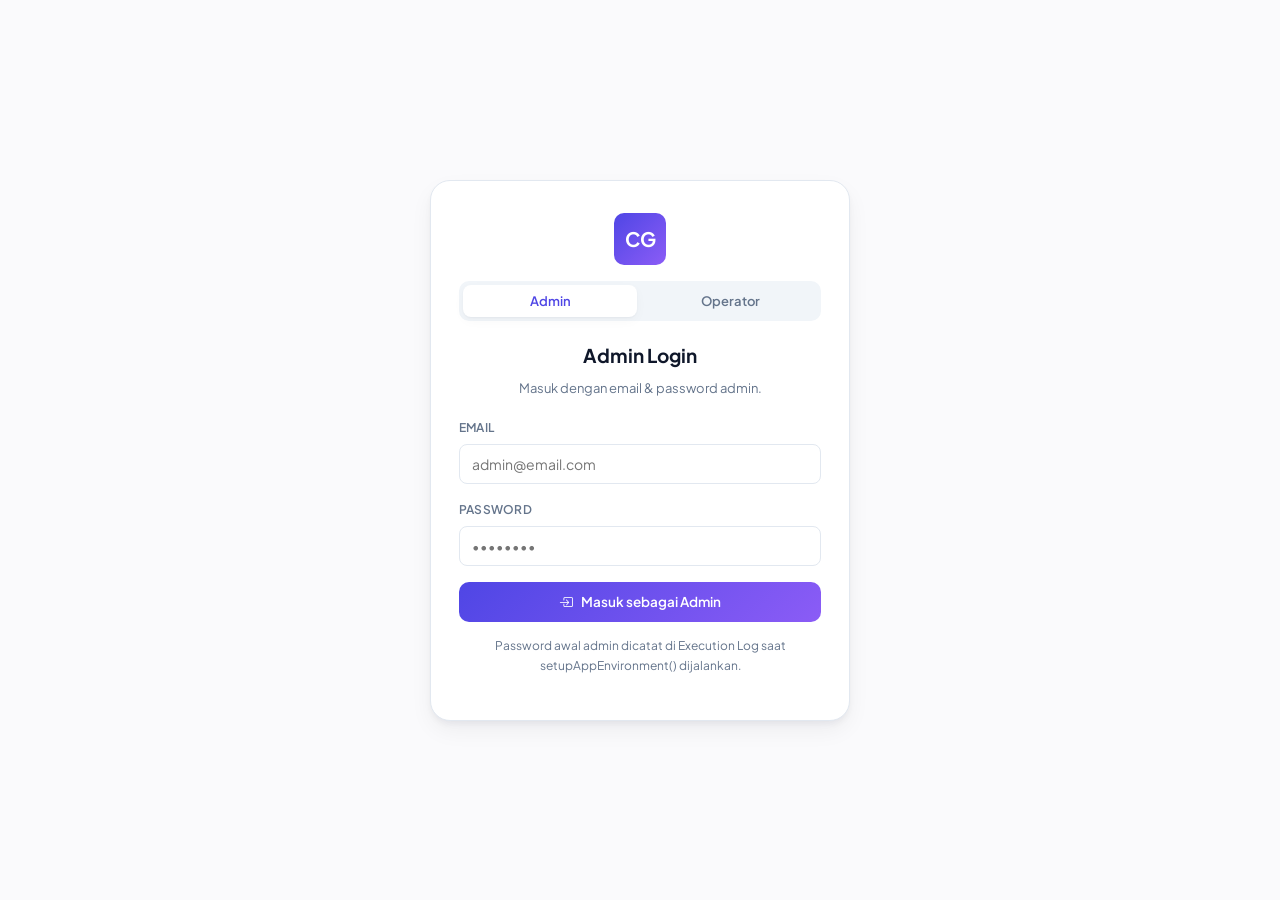
==== index.html @ 99e7ae2d "Deploy awal Certiflow" ====
<!DOCTYPE html>
<html lang="id" data-theme="light">
<head>
  <meta charset="UTF-8">
  <meta name="viewport" content="width=device-width, initial-scale=1">
  <title>Certiflow — Konsol</title>

  <link href="https://fonts.googleapis.com/css2?family=Plus+Jakarta+Sans:wght@400;500;600;700&family=JetBrains+Mono:wght@400;500&display=swap" rel="stylesheet">
  <link href="https://cdn.jsdelivr.net/npm/bootstrap-icons@1.11.3/font/bootstrap-icons.min.css" rel="stylesheet">
  <link href="css/style.css" rel="stylesheet">
</head>
<body>

  <!-- Loading Overlay -->
  <div id="loadingOverlay" class="loading-overlay">
    <div class="spinner"></div>
    <p class="text-muted" style="font-size:13px;">Memuat aplikasi...</p>
  </div>

  <!-- ============================================================
       MODE KONSOL — Admin & Operator (SPA dengan sidebar)
       ============================================================ -->
  <div class="sidebar-overlay" id="sidebarOverlay" onclick="closeSidebar()"></div>

  <div class="app-shell">
    <nav class="sidebar" id="sidebar">
      <div class="sidebar-header">
        <div class="sidebar-logo">CG</div>
        <div>
          <div class="brand-name">Certiflow</div>
        </div>
        <span class="brand-role" id="sidebarRoleTag" style="margin-left:auto;"></span>
      </div>
      <ul class="sidebar-nav" id="sidebarNav"><!-- diisi JS sesuai peran --></ul>
      <div class="sidebar-footer" id="sidebarFooter" style="display:none;">
        <div class="sidebar-user">
          <div class="avatar" id="userAvatar">A</div>
          <div style="overflow:hidden;">
            <div class="u-name" id="userName">-</div>
            <div class="u-role" id="userRoleLabel">-</div>
          </div>
        </div>
        <a href="javascript:void(0)" class="logout-link" onclick="handleLogout()">
          <i class="bi bi-box-arrow-left"></i> Keluar
        </a>
      </div>
    </nav>

    <main class="main-content" id="mainContent">
      <div class="topbar-mobile">
        <button class="btn btn-icon btn-secondary" onclick="toggleSidebar()"><i class="bi bi-list"></i></button>
        <strong id="mobileTitle">Certiflow</strong>
        <span style="width:36px;"></span>
      </div>
      <div id="app-container"><!-- seluruh halaman disuntikkan di sini via JS --></div>
    </main>
  </div>

  <!-- Modal generik -->
  <div class="modal-backdrop" id="modalBackdrop">
    <div class="modal-box" id="modalBox"></div>
  </div>

  <!-- Toast container -->
  <div class="toast-container" id="toastContainer"></div>

  <script>
    // Pengganti server-side templating GAS (<?!= isPublicMode ?> dkk) yang tidak
    // ada lagi karena backend sekarang murni REST API (bukan HtmlService).
    window.APP_MODE = 'console';
  </script>
  <script src="js/config.js"></script>
  <script src="js/api.js"></script>
  <script src="js/common.js"></script>
  <script src="js/console.js"></script>
</body>
</html>
---- css/style.css ----
/* ============================================================
     CERTIFICATE GENERATOR — Stylesheet
     Token desain diambil langsung dari DESIGN.md ("Vibrant Enterprise SaaS")
     ============================================================ */
  
  :root {
    --canvas-bg: #FAFAFC;
    --surface-card: #FFFFFF;
    --text-primary: #0F172A;
    --text-muted: #64748B;
    --border-subtle: #E2E8F0;
    --border-hover: #CBD5E1;
  
    --primary: #4F46E5;
    --primary-hover: #4338CA;
    --gradient-from: #4F46E5;
    --gradient-to: #8B5CF6;
    --accent: #EC4899;
  
    --status-success-bg: #DCFCE7; --status-success-text: #166534;
    --status-warning-bg: #FEF9C3; --status-warning-text: #854D0E;
    --status-danger-bg: #FEE2E2;  --status-danger-text: #991B1B;
    --status-info-bg: #DBEAFE;    --status-info-text: #1D4ED8;
  
    --radius-panel: 16px;
    --radius-btn: 10px;
    --radius-input: 8px;
    --radius-pill: 9999px;
  
    --shadow-1: 0 1px 2px 0 rgba(15,23,42,0.04), 0 4px 12px 0 rgba(15,23,42,0.03);
    --shadow-2: 0 4px 6px -1px rgba(15,23,42,0.05), 0 10px 24px -2px rgba(15,23,42,0.06);
    --shadow-3: 0 20px 25px -5px rgba(15,23,42,0.08), 0 8px 10px -6px rgba(15,23,42,0.04);
  
    --sidebar-width: 260px;
  }
  
  * { box-sizing: border-box; }
  html, body {
    margin: 0; padding: 0;
    background: var(--canvas-bg);
    color: var(--text-primary);
    font-family: 'Plus Jakarta Sans', -apple-system, sans-serif;
    font-size: 14px;
    line-height: 20px;
    -webkit-font-smoothing: antialiased;
  }
  a { color: inherit; text-decoration: none; }
  button { font-family: inherit; cursor: pointer; }
  .mono { font-family: 'JetBrains Mono', monospace; }
  
  /* ── Loading Overlay ── */
  .loading-overlay {
    position: fixed; inset: 0; background: var(--canvas-bg);
    display: flex; flex-direction: column; align-items: center; justify-content: center;
    z-index: 9999; gap: 12px;
  }
  .spinner {
    width: 36px; height: 36px; border-radius: 50%;
    border: 3px solid var(--border-subtle); border-top-color: var(--primary);
    animation: spin 0.7s linear infinite;
  }
  .spinner-sm { width: 16px; height: 16px; border-width: 2px; display: inline-block; vertical-align: middle; }
  @keyframes spin { to { transform: rotate(360deg); } }
  
  /* ── Layout Shell ── */
  .app-shell { display: flex; min-height: 100vh; }
  .sidebar {
    width: var(--sidebar-width); flex-shrink: 0;
    background: var(--surface-card); border-right: 1px solid var(--border-subtle);
    display: flex; flex-direction: column; position: fixed; top: 0; left: 0; height: 100vh;
    z-index: 100; transition: transform 0.25s ease;
  }
  .sidebar-header { padding: 20px 20px 16px; display: flex; align-items: center; gap: 10px; border-bottom: 1px solid var(--border-subtle); }
  .sidebar-logo {
    width: 36px; height: 36px; border-radius: 10px;
    background: linear-gradient(135deg, var(--gradient-from), var(--gradient-to));
    display: flex; align-items: center; justify-content: center; color: #fff; font-weight: 700; font-size: 15px;
    flex-shrink: 0;
  }
  .sidebar-header .brand-name { font-weight: 700; font-size: 15px; }
  .sidebar-header .brand-role {
    font-size: 10px; font-weight: 600; letter-spacing: 0.04em; text-transform: uppercase;
    color: var(--primary); background: rgba(79,70,229,0.08); padding: 2px 8px; border-radius: var(--radius-pill);
  }
  .sidebar-nav { list-style: none; margin: 0; padding: 12px 12px; flex: 1; overflow-y: auto; }
  .sidebar-nav li { margin-bottom: 2px; }
  .nav-link {
    display: flex; align-items: center; gap: 10px; padding: 10px 12px; border-radius: 10px;
    color: var(--text-muted); font-size: 13.5px; font-weight: 500; cursor: pointer; transition: background 0.15s, color 0.15s;
  }
  .nav-link:hover { background: #F8FAFC; color: var(--text-primary); }
  .nav-link.active { background: rgba(79,70,229,0.08); color: var(--primary); font-weight: 600; }
  .nav-link .icon { width: 18px; height: 18px; flex-shrink: 0; display: inline-flex; }
  .sidebar-footer { padding: 14px 16px; border-top: 1px solid var(--border-subtle); }
  .sidebar-user { display: flex; align-items: center; gap: 10px; margin-bottom: 8px; }
  .avatar {
    width: 32px; height: 32px; border-radius: 50%; background: linear-gradient(135deg, var(--gradient-from), var(--gradient-to));
    color: #fff; display: flex; align-items: center; justify-content: center; font-weight: 700; font-size: 13px; flex-shrink: 0;
  }
  .sidebar-user .u-name { font-size: 13px; font-weight: 600; overflow: hidden; text-overflow: ellipsis; white-space: nowrap; }
  .sidebar-user .u-role { font-size: 11px; color: var(--text-muted); }
  .logout-link { font-size: 12.5px; color: var(--status-danger-text); font-weight: 600; }
  
  .main-content { margin-left: var(--sidebar-width); flex: 1; min-height: 100vh; padding: 28px 32px; max-width: 1280px; }
  .topbar-mobile {
    display: none; align-items: center; justify-content: space-between; padding: 12px 16px;
    background: var(--surface-card); border-bottom: 1px solid var(--border-subtle); position: sticky; top: 0; z-index: 90;
  }
  .sidebar-overlay { display: none; position: fixed; inset: 0; background: rgba(15,23,42,0.4); z-index: 99; }
  
  @media (max-width: 991px) {
    .sidebar { transform: translateX(-100%); }
    .sidebar.show { transform: translateX(0); }
    .sidebar-overlay.show { display: block; }
    .main-content { margin-left: 0; padding: 16px; }
    .topbar-mobile { display: flex; }
  }
  
  /* ── Typography ── */
  h1.page-title { font-size: 24px; font-weight: 700; margin: 0 0 4px; letter-spacing: -0.015em; }
  p.page-subtitle { color: var(--text-muted); margin: 0 0 24px; font-size: 14px; }
  h2.section-title { font-size: 18px; font-weight: 600; margin: 0 0 12px; }
  .eyebrow { font-size: 11px; font-weight: 600; letter-spacing: 0.04em; text-transform: uppercase; color: var(--text-muted); }
  
  /* ── Cards & Panels ── */
  .card {
    background: var(--surface-card); border: 1px solid var(--border-subtle);
    border-radius: var(--radius-panel); box-shadow: var(--shadow-1); padding: 24px;
  }
  .card-hover { transition: box-shadow 0.2s, transform 0.2s; }
  .card-hover:hover { box-shadow: var(--shadow-2); transform: translateY(-2px); }
  
  .stat-card { padding: 20px; }
  .stat-card .stat-icon {
    width: 36px; height: 36px; border-radius: 10px; display: flex; align-items: center; justify-content: center;
    background: linear-gradient(135deg, var(--gradient-from), var(--gradient-to)); color: #fff; margin-bottom: 14px;
  }
  .stat-card .stat-value { font-size: 26px; font-weight: 700; letter-spacing: -0.02em; }
  .stat-card .stat-label { font-size: 12.5px; color: var(--text-muted); margin-top: 2px; }
  
  .grid { display: grid; gap: 16px; }
  .grid-2 { grid-template-columns: repeat(2, 1fr); }
  .grid-3 { grid-template-columns: repeat(3, 1fr); }
  .grid-4 { grid-template-columns: repeat(4, 1fr); }
  @media (max-width: 991px) { .grid-3, .grid-4 { grid-template-columns: repeat(2, 1fr); } }
  @media (max-width: 640px) { .grid-2, .grid-3, .grid-4 { grid-template-columns: 1fr; } }
  
  .flex { display: flex; }
  .flex-between { display: flex; align-items: center; justify-content: space-between; }
  .flex-center { display: flex; align-items: center; }
  .gap-8 { gap: 8px; } .gap-12 { gap: 12px; } .gap-16 { gap: 16px; }
  .mt-8{margin-top:8px;} .mt-16{margin-top:16px;} .mt-24{margin-top:24px;} .mb-16{margin-bottom:16px;}
  
  /* ── Buttons ── */
  .btn {
    display: inline-flex; align-items: center; justify-content: center; gap: 8px;
    height: 40px; padding: 0 18px; border-radius: var(--radius-btn); font-weight: 600; font-size: 13.5px;
    border: none; transition: all 0.15s ease; white-space: nowrap;
  }
  .btn-primary {
    background: linear-gradient(135deg, var(--gradient-from), var(--gradient-to)); color: #fff;
  }
  .btn-primary:hover { box-shadow: 0 4px 14px rgba(79,70,229,0.35); }
  .btn-primary:disabled { opacity: 0.6; cursor: not-allowed; box-shadow: none; }
  .btn-secondary { background: #fff; border: 1px solid var(--border-subtle); color: var(--text-primary); }
  .btn-secondary:hover { background: #F8FAFC; border-color: var(--border-hover); }
  .btn-ghost { background: transparent; color: var(--primary); padding: 0 8px; height: auto; font-size: 13px; }
  .btn-ghost:hover { text-decoration: underline; }
  .btn-danger { background: var(--status-danger-bg); color: var(--status-danger-text); border: 1px solid #FECACA; }
  .btn-danger:hover { background: #FCA5A5; }
  .btn-full { width: 100%; }
  .btn-sm { height: 32px; padding: 0 12px; font-size: 12.5px; }
  .btn-icon { width: 36px; height: 36px; padding: 0; border-radius: var(--radius-btn); }
  
  /* ── Forms ── */
  .form-group { margin-bottom: 16px; }
  label.form-label { display: block; font-size: 12px; font-weight: 600; color: var(--text-muted); text-transform: uppercase; letter-spacing: 0.02em; margin-bottom: 6px; }
  label.form-label .req { color: #EF4444; }
  .form-hint { font-size: 12px; color: var(--text-muted); margin-top: 4px; }
  .form-control, select.form-control, textarea.form-control {
    width: 100%; height: 40px; padding: 0 12px; border-radius: var(--radius-input);
    border: 1px solid var(--border-subtle); background: #fff; color: var(--text-primary); font-size: 14px; font-family: inherit;
  }
  textarea.form-control { height: auto; min-height: 90px; padding: 10px 12px; resize: vertical; }
  .form-control:focus, select.form-control:focus, textarea.form-control:focus {
    outline: none; border-color: var(--primary); box-shadow: 0 0 0 3px rgba(79,70,229,0.15);
  }
  .form-control.invalid { border-color: #EF4444; }
  .form-error { color: #DC2626; font-size: 12px; margin-top: 4px; }
  .input-with-icon { position: relative; }
  .input-with-icon .form-control { padding-left: 38px; }
  .input-with-icon .icon-prefix { position: absolute; left: 12px; top: 50%; transform: translateY(-50%); color: var(--text-muted); display: flex; }
  
  /* ── Segmented control ── */
  .segmented { display: flex; border: 1px solid var(--border-subtle); border-radius: var(--radius-btn); overflow: hidden; }
  .segmented button {
    flex: 1; background: #fff; border: none; padding: 10px; font-size: 13px; font-weight: 600; color: var(--text-muted);
    border-right: 1px solid var(--border-subtle);
  }
  .segmented button:last-child { border-right: none; }
  .segmented button.active { background: var(--primary); color: #fff; }
  
  /* ── Badges / Status Pills ── */
  .badge { display: inline-flex; align-items: center; gap: 5px; padding: 3px 10px; border-radius: var(--radius-pill); font-size: 11.5px; font-weight: 600; }
  .badge-dot { width: 6px; height: 6px; border-radius: 50%; background: currentColor; }
  .badge-success { background: var(--status-success-bg); color: var(--status-success-text); }
  .badge-warning { background: var(--status-warning-bg); color: var(--status-warning-text); }
  .badge-danger { background: var(--status-danger-bg); color: var(--status-danger-text); }
  .badge-info { background: var(--status-info-bg); color: var(--status-info-text); }
  .badge-neutral { background: #F1F5F9; color: #475569; }
  
  /* ── Tables ── */
  .table-wrap { border: 1px solid var(--border-subtle); border-radius: var(--radius-panel); overflow: hidden; overflow-x: auto; }
  table.data-table { width: 100%; border-collapse: collapse; font-size: 13.5px; min-width: 640px; }
  table.data-table thead th {
    background: #F8FAFC; text-align: left; padding: 12px 16px; font-size: 11px; font-weight: 600;
    text-transform: uppercase; letter-spacing: 0.03em; color: var(--text-muted); border-bottom: 1px solid var(--border-subtle); white-space: nowrap;
  }
  table.data-table tbody td { padding: 12px 16px; border-bottom: 1px solid var(--border-subtle); vertical-align: middle; }
  table.data-table tbody tr:last-child td { border-bottom: none; }
  table.data-table tbody tr:hover { background: #F8FAFC; }
  .table-empty { padding: 48px 16px; text-align: center; color: var(--text-muted); }
  
  /* ── Template / selectable cards ── */
  .template-card {
    border: 1px solid var(--border-subtle); border-radius: var(--radius-panel); padding: 16px; cursor: pointer; background: #fff;
    transition: border-color 0.15s, background 0.15s;
  }
  .template-card.selected { border: 2px solid var(--primary); background: rgba(79,70,229,0.02); position: relative; }
  .template-card .thumb {
    aspect-ratio: 16/9; border-radius: 10px; background: repeating-linear-gradient(45deg, #F1F5F9, #F1F5F9 10px, #E2E8F0 10px, #E2E8F0 20px);
    display: flex; align-items: center; justify-content: center; color: var(--text-muted); font-size: 12px; margin-bottom: 12px;
  }
  .template-card .check-badge {
    position: absolute; top: -8px; right: -8px; width: 24px; height: 24px; border-radius: 50%;
    background: var(--primary); color: #fff; display: flex; align-items: center; justify-content: center; box-shadow: var(--shadow-1);
  }
  
  /* ── Stepper ── */
  .stepper { display: flex; align-items: center; gap: 6px; margin-bottom: 20px; }
  .step-item { display: flex; align-items: center; gap: 10px; flex: 1; }
  .step-circle {
    width: 30px; height: 30px; border-radius: 50%; display: flex; align-items: center; justify-content: center;
    font-size: 12px; font-weight: 700; flex-shrink: 0; border: 2px solid var(--border-subtle); color: var(--text-muted); background: #fff;
  }
  .step-item.done .step-circle { background: linear-gradient(135deg, var(--gradient-from), var(--gradient-to)); border-color: transparent; color: #fff; }
  .step-item.current .step-circle { border-color: var(--primary); color: var(--primary); }
  .step-label { font-size: 12.5px; font-weight: 600; color: var(--text-muted); }
  .step-item.current .step-label, .step-item.done .step-label { color: var(--text-primary); }
  .step-line { flex: 1; height: 2px; background: var(--border-subtle); }
  .step-item.done + .step-line { background: linear-gradient(90deg, var(--gradient-from), var(--gradient-to)); }
  
  /* ── Modal ── */
  .modal-backdrop {
    display: none; position: fixed; inset: 0; background: rgba(15,23,42,0.4); backdrop-filter: blur(4px);
    z-index: 200; align-items: center; justify-content: center; padding: 20px;
  }
  .modal-backdrop.show { display: flex; }
  .modal-box { background: #fff; border-radius: var(--radius-panel); box-shadow: var(--shadow-3); width: 100%; max-width: 460px; padding: 24px; max-height: 90vh; overflow-y: auto; }
  .modal-box.modal-lg { max-width: 640px; }
  .modal-header { display: flex; align-items: center; justify-content: space-between; margin-bottom: 16px; }
  .modal-header h3 { margin: 0; font-size: 17px; font-weight: 700; }
  .modal-close { background: none; border: none; font-size: 18px; color: var(--text-muted); }
  
  /* ── Toast ── */
  .toast-container { position: fixed; bottom: 20px; right: 20px; z-index: 300; display: flex; flex-direction: column; gap: 10px; }
  .toast-item {
    background: #fff; border-radius: var(--radius-btn); box-shadow: var(--shadow-3); padding: 12px 16px;
    min-width: 260px; max-width: 360px; display: flex; align-items: flex-start; gap: 10px;
    border-left: 4px solid var(--primary); animation: slideIn 0.2s ease;
  }
  .toast-item.success { border-left-color: #22C55E; }
  .toast-item.danger { border-left-color: #EF4444; }
  .toast-item.warning { border-left-color: #F59E0B; }
  .toast-item .toast-title { font-weight: 700; font-size: 13px; margin-bottom: 2px; }
  .toast-item .toast-msg { font-size: 12.5px; color: var(--text-muted); }
  @keyframes slideIn { from { transform: translateX(20px); opacity:0; } to { transform: translateX(0); opacity:1; } }
  
  /* ── Info / callout boxes ── */
  .callout { border-radius: var(--radius-input); padding: 14px 16px; font-size: 13px; display: flex; gap: 10px; }
  .callout-info { background: rgba(79,70,229,0.06); color: var(--text-primary); }
  .callout-warning { background: var(--status-warning-bg); color: var(--status-warning-text); }
  .callout-dark { background: #0F172A; color: #fff; }
  .callout-danger { background: var(--status-danger-bg); color: var(--status-danger-text); }
  .tag-chip { font-family: 'JetBrains Mono', monospace; font-size: 11.5px; background: #F1F5F9; padding: 2px 8px; border-radius: 6px; color: var(--text-primary); }
  
  /* ── Public shell (halaman peserta) ── */
  .public-shell { min-height: 100vh; display: flex; align-items: center; justify-content: center; padding: 32px 16px; background: radial-gradient(ellipse at top, #EEF2FF 0%, var(--canvas-bg) 60%); }
  .public-card { width: 100%; max-width: 480px; background: #fff; border-radius: 20px; box-shadow: var(--shadow-3); overflow: hidden; }
  .public-hero { background: linear-gradient(135deg, var(--gradient-from), var(--gradient-to), var(--accent)); color: #fff; padding: 28px 28px 22px; }
  .public-hero h1 { font-size: 22px; margin: 8px 0 6px; }
  .public-body { padding: 26px 28px 28px; }
  .success-badge { width: 64px; height: 64px; border-radius: 50%; background: var(--status-success-bg); display: flex; align-items: center; justify-content: center; margin: 0 auto 16px; }
  
  /* ── Login shell ── */
  .login-shell { min-height: 100vh; display: flex; align-items: center; justify-content: center; padding: 24px; }
  .login-card { width: 100%; max-width: 420px; background: #fff; border: 1px solid var(--border-subtle); border-radius: 20px; box-shadow: var(--shadow-2); padding: 32px 28px; text-align: center; }
  .login-tabs { display: flex; gap: 6px; background: #F1F5F9; padding: 4px; border-radius: var(--radius-btn); margin-bottom: 24px; }
  .login-tabs button { flex: 1; border: none; background: transparent; padding: 8px; border-radius: 8px; font-weight: 600; font-size: 13px; color: var(--text-muted); }
  .login-tabs button.active { background: #fff; color: var(--primary); box-shadow: var(--shadow-1); }
  
  /* ── Utility ── */
  .text-muted { color: var(--text-muted); }
  .text-center { text-align: center; }
  .text-right { text-align: right; white-space: nowrap; }
  .text-left { text-align: left; }
  .w-100 { width: 100%; }
  .hidden { display: none !important; }
  .divider { height: 1px; background: var(--border-subtle); margin: 16px 0; }
  .skeleton { background: linear-gradient(90deg, #F1F5F9 25%, #E2E8F0 37%, #F1F5F9 63%); background-size: 400% 100%; animation: shimmer 1.4s ease infinite; border-radius: 8px; }
  @keyframes shimmer { 0% { background-position: 100% 50%; } 100% { background-position: 0 50%; } }
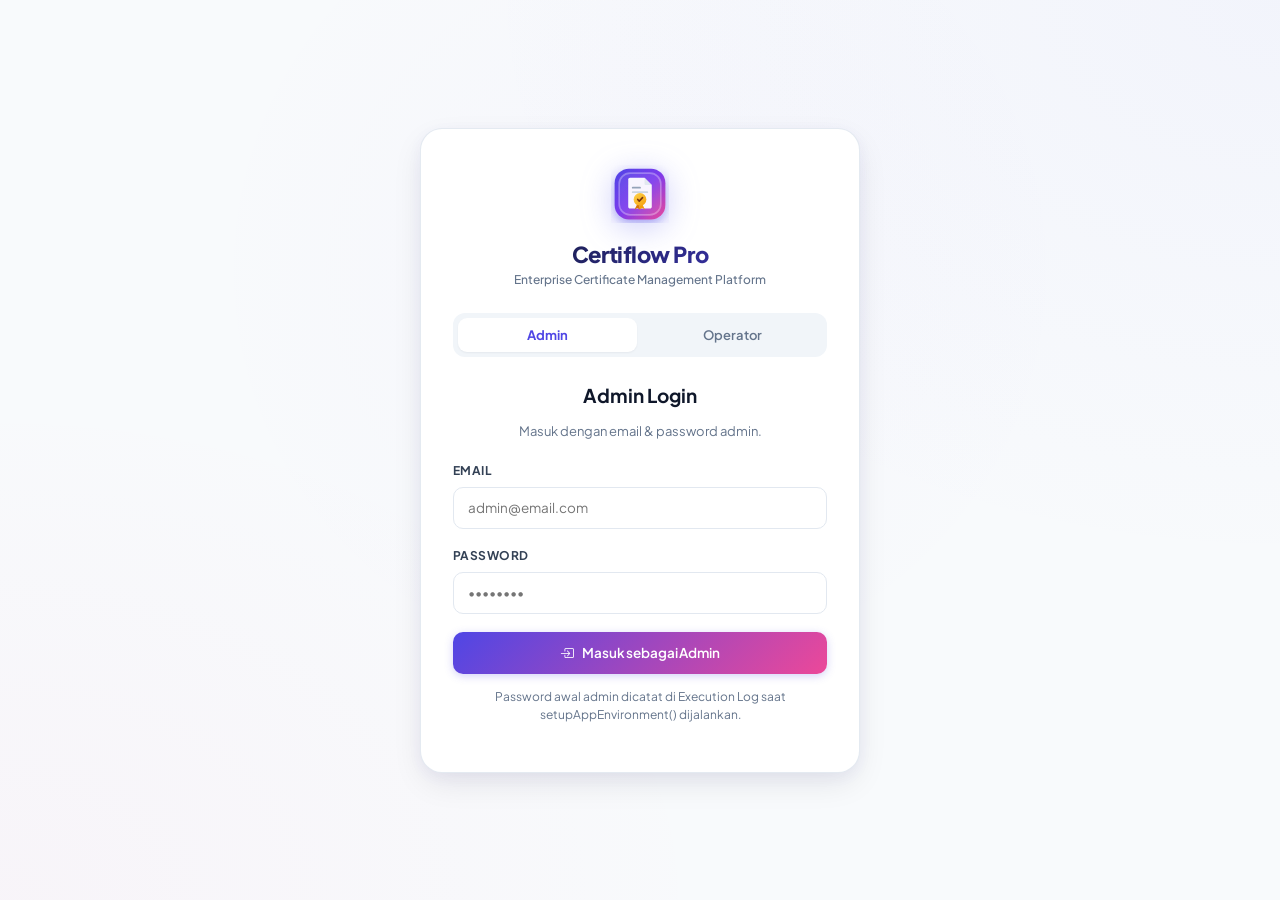
==== commit ba8c10b7: "feat(ui): perombakan UI/UX profesional modern enterprise SaaS, favicon SVG, dan logo vektor" ====
--- a/index.html
+++ b/index.html
@@ -5,7 +5,11 @@
   <meta name="viewport" content="width=device-width, initial-scale=1">
   <title>Certiflow — Konsol</title>
 
-  <link href="https://fonts.googleapis.com/css2?family=Plus+Jakarta+Sans:wght@400;500;600;700&family=JetBrains+Mono:wght@400;500&display=swap" rel="stylesheet">
+  <link rel="icon" type="image/svg+xml" href="favicon.svg">
+  <link rel="alternate icon" href="favicon.svg">
+  <meta name="theme-color" content="#4F46E5">
+
+  <link href="https://fonts.googleapis.com/css2?family=Plus+Jakarta+Sans:wght@400;500;600;700;800&family=JetBrains+Mono:wght@400;500;600&display=swap" rel="stylesheet">
   <link href="https://cdn.jsdelivr.net/npm/bootstrap-icons@1.11.3/font/bootstrap-icons.min.css" rel="stylesheet">
   <link href="css/style.css" rel="stylesheet">
 </head>
@@ -14,7 +18,7 @@
   <!-- Loading Overlay -->
   <div id="loadingOverlay" class="loading-overlay">
     <div class="spinner"></div>
-    <p class="text-muted" style="font-size:13px;">Memuat aplikasi...</p>
+    <p class="text-muted" style="font-size:13px;font-weight:600;">Memuat Certiflow...</p>
   </div>
 
   <!-- ============================================================
@@ -25,11 +29,13 @@
   <div class="app-shell">
     <nav class="sidebar" id="sidebar">
       <div class="sidebar-header">
-        <div class="sidebar-logo">CG</div>
-        <div>
-          <div class="brand-name">Certiflow</div>
+        <div class="sidebar-brand-wrap">
+          <img src="favicon.svg" alt="Certiflow Logo" class="brand-logo-img">
+          <div>
+            <div class="brand-name">Certi<span class="gradient-text">flow</span></div>
+          </div>
         </div>
-        <span class="brand-role" id="sidebarRoleTag" style="margin-left:auto;"></span>
+        <span class="brand-role" id="sidebarRoleTag"></span>
       </div>
       <ul class="sidebar-nav" id="sidebarNav"><!-- diisi JS sesuai peran --></ul>
       <div class="sidebar-footer" id="sidebarFooter" style="display:none;">
@@ -40,6 +46,9 @@
             <div class="u-role" id="userRoleLabel">-</div>
           </div>
         </div>
+        <a href="javascript:void(0)" class="logout-link" id="changePasswordLink" style="display:none;margin-bottom:6px;" onclick="openChangePasswordModal()">
+          <i class="bi bi-key"></i> Ganti Password
+        </a>
         <a href="javascript:void(0)" class="logout-link" onclick="handleLogout()">
           <i class="bi bi-box-arrow-left"></i> Keluar
         </a>
@@ -48,9 +57,12 @@
 
     <main class="main-content" id="mainContent">
       <div class="topbar-mobile">
-        <button class="btn btn-icon btn-secondary" onclick="toggleSidebar()"><i class="bi bi-list"></i></button>
-        <strong id="mobileTitle">Certiflow</strong>
-        <span style="width:36px;"></span>
+        <button class="btn btn-icon btn-secondary" onclick="toggleSidebar()"><i class="bi bi-list" style="font-size:18px;"></i></button>
+        <div class="flex-center gap-8">
+          <img src="favicon.svg" alt="Certiflow" style="width:24px;height:24px;">
+          <strong id="mobileTitle">Certiflow</strong>
+        </div>
+        <span style="width:38px;"></span>
       </div>
       <div id="app-container"><!-- seluruh halaman disuntikkan di sini via JS --></div>
     </main>
@@ -69,9 +81,9 @@
     // ada lagi karena backend sekarang murni REST API (bukan HtmlService).
     window.APP_MODE = 'console';
   </script>
-  <script src="js/config.js"></script>
-  <script src="js/api.js"></script>
-  <script src="js/common.js"></script>
-  <script src="js/console.js"></script>
+  <script src="js/config.js?v=1.1"></script>
+  <script src="js/api.js?v=1.1"></script>
+  <script src="js/common.js?v=1.1"></script>
+  <script src="js/console.js?v=1.1"></script>
 </body>
 </html>
--- a/css/style.css
+++ b/css/style.css
@@ -1,311 +1,709 @@
-  /* ============================================================
-     CERTIFICATE GENERATOR — Stylesheet
-     Token desain diambil langsung dari DESIGN.md ("Vibrant Enterprise SaaS")
-     ============================================================ */
-  
-  :root {
-    --canvas-bg: #FAFAFC;
-    --surface-card: #FFFFFF;
-    --text-primary: #0F172A;
-    --text-muted: #64748B;
-    --border-subtle: #E2E8F0;
-    --border-hover: #CBD5E1;
-  
-    --primary: #4F46E5;
-    --primary-hover: #4338CA;
-    --gradient-from: #4F46E5;
-    --gradient-to: #8B5CF6;
-    --accent: #EC4899;
-  
-    --status-success-bg: #DCFCE7; --status-success-text: #166534;
-    --status-warning-bg: #FEF9C3; --status-warning-text: #854D0E;
-    --status-danger-bg: #FEE2E2;  --status-danger-text: #991B1B;
-    --status-info-bg: #DBEAFE;    --status-info-text: #1D4ED8;
-  
-    --radius-panel: 16px;
-    --radius-btn: 10px;
-    --radius-input: 8px;
-    --radius-pill: 9999px;
-  
-    --shadow-1: 0 1px 2px 0 rgba(15,23,42,0.04), 0 4px 12px 0 rgba(15,23,42,0.03);
-    --shadow-2: 0 4px 6px -1px rgba(15,23,42,0.05), 0 10px 24px -2px rgba(15,23,42,0.06);
-    --shadow-3: 0 20px 25px -5px rgba(15,23,42,0.08), 0 8px 10px -6px rgba(15,23,42,0.04);
-  
-    --sidebar-width: 260px;
-  }
-  
-  * { box-sizing: border-box; }
-  html, body {
-    margin: 0; padding: 0;
-    background: var(--canvas-bg);
-    color: var(--text-primary);
-    font-family: 'Plus Jakarta Sans', -apple-system, sans-serif;
-    font-size: 14px;
-    line-height: 20px;
-    -webkit-font-smoothing: antialiased;
-  }
-  a { color: inherit; text-decoration: none; }
-  button { font-family: inherit; cursor: pointer; }
-  .mono { font-family: 'JetBrains Mono', monospace; }
-  
-  /* ── Loading Overlay ── */
-  .loading-overlay {
-    position: fixed; inset: 0; background: var(--canvas-bg);
-    display: flex; flex-direction: column; align-items: center; justify-content: center;
-    z-index: 9999; gap: 12px;
-  }
-  .spinner {
-    width: 36px; height: 36px; border-radius: 50%;
-    border: 3px solid var(--border-subtle); border-top-color: var(--primary);
-    animation: spin 0.7s linear infinite;
-  }
-  .spinner-sm { width: 16px; height: 16px; border-width: 2px; display: inline-block; vertical-align: middle; }
-  @keyframes spin { to { transform: rotate(360deg); } }
-  
-  /* ── Layout Shell ── */
-  .app-shell { display: flex; min-height: 100vh; }
-  .sidebar {
-    width: var(--sidebar-width); flex-shrink: 0;
-    background: var(--surface-card); border-right: 1px solid var(--border-subtle);
-    display: flex; flex-direction: column; position: fixed; top: 0; left: 0; height: 100vh;
-    z-index: 100; transition: transform 0.25s ease;
-  }
-  .sidebar-header { padding: 20px 20px 16px; display: flex; align-items: center; gap: 10px; border-bottom: 1px solid var(--border-subtle); }
-  .sidebar-logo {
-    width: 36px; height: 36px; border-radius: 10px;
-    background: linear-gradient(135deg, var(--gradient-from), var(--gradient-to));
-    display: flex; align-items: center; justify-content: center; color: #fff; font-weight: 700; font-size: 15px;
-    flex-shrink: 0;
-  }
-  .sidebar-header .brand-name { font-weight: 700; font-size: 15px; }
-  .sidebar-header .brand-role {
-    font-size: 10px; font-weight: 600; letter-spacing: 0.04em; text-transform: uppercase;
-    color: var(--primary); background: rgba(79,70,229,0.08); padding: 2px 8px; border-radius: var(--radius-pill);
-  }
-  .sidebar-nav { list-style: none; margin: 0; padding: 12px 12px; flex: 1; overflow-y: auto; }
-  .sidebar-nav li { margin-bottom: 2px; }
-  .nav-link {
-    display: flex; align-items: center; gap: 10px; padding: 10px 12px; border-radius: 10px;
-    color: var(--text-muted); font-size: 13.5px; font-weight: 500; cursor: pointer; transition: background 0.15s, color 0.15s;
-  }
-  .nav-link:hover { background: #F8FAFC; color: var(--text-primary); }
-  .nav-link.active { background: rgba(79,70,229,0.08); color: var(--primary); font-weight: 600; }
-  .nav-link .icon { width: 18px; height: 18px; flex-shrink: 0; display: inline-flex; }
-  .sidebar-footer { padding: 14px 16px; border-top: 1px solid var(--border-subtle); }
-  .sidebar-user { display: flex; align-items: center; gap: 10px; margin-bottom: 8px; }
-  .avatar {
-    width: 32px; height: 32px; border-radius: 50%; background: linear-gradient(135deg, var(--gradient-from), var(--gradient-to));
-    color: #fff; display: flex; align-items: center; justify-content: center; font-weight: 700; font-size: 13px; flex-shrink: 0;
-  }
-  .sidebar-user .u-name { font-size: 13px; font-weight: 600; overflow: hidden; text-overflow: ellipsis; white-space: nowrap; }
-  .sidebar-user .u-role { font-size: 11px; color: var(--text-muted); }
-  .logout-link { font-size: 12.5px; color: var(--status-danger-text); font-weight: 600; }
-  
-  .main-content { margin-left: var(--sidebar-width); flex: 1; min-height: 100vh; padding: 28px 32px; max-width: 1280px; }
-  .topbar-mobile {
-    display: none; align-items: center; justify-content: space-between; padding: 12px 16px;
-    background: var(--surface-card); border-bottom: 1px solid var(--border-subtle); position: sticky; top: 0; z-index: 90;
-  }
-  .sidebar-overlay { display: none; position: fixed; inset: 0; background: rgba(15,23,42,0.4); z-index: 99; }
-  
-  @media (max-width: 991px) {
-    .sidebar { transform: translateX(-100%); }
-    .sidebar.show { transform: translateX(0); }
-    .sidebar-overlay.show { display: block; }
-    .main-content { margin-left: 0; padding: 16px; }
-    .topbar-mobile { display: flex; }
-  }
-  
-  /* ── Typography ── */
-  h1.page-title { font-size: 24px; font-weight: 700; margin: 0 0 4px; letter-spacing: -0.015em; }
-  p.page-subtitle { color: var(--text-muted); margin: 0 0 24px; font-size: 14px; }
-  h2.section-title { font-size: 18px; font-weight: 600; margin: 0 0 12px; }
-  .eyebrow { font-size: 11px; font-weight: 600; letter-spacing: 0.04em; text-transform: uppercase; color: var(--text-muted); }
-  
-  /* ── Cards & Panels ── */
-  .card {
-    background: var(--surface-card); border: 1px solid var(--border-subtle);
-    border-radius: var(--radius-panel); box-shadow: var(--shadow-1); padding: 24px;
-  }
-  .card-hover { transition: box-shadow 0.2s, transform 0.2s; }
-  .card-hover:hover { box-shadow: var(--shadow-2); transform: translateY(-2px); }
-  
-  .stat-card { padding: 20px; }
-  .stat-card .stat-icon {
-    width: 36px; height: 36px; border-radius: 10px; display: flex; align-items: center; justify-content: center;
-    background: linear-gradient(135deg, var(--gradient-from), var(--gradient-to)); color: #fff; margin-bottom: 14px;
-  }
-  .stat-card .stat-value { font-size: 26px; font-weight: 700; letter-spacing: -0.02em; }
-  .stat-card .stat-label { font-size: 12.5px; color: var(--text-muted); margin-top: 2px; }
-  
-  .grid { display: grid; gap: 16px; }
-  .grid-2 { grid-template-columns: repeat(2, 1fr); }
-  .grid-3 { grid-template-columns: repeat(3, 1fr); }
-  .grid-4 { grid-template-columns: repeat(4, 1fr); }
-  @media (max-width: 991px) { .grid-3, .grid-4 { grid-template-columns: repeat(2, 1fr); } }
-  @media (max-width: 640px) { .grid-2, .grid-3, .grid-4 { grid-template-columns: 1fr; } }
-  
-  .flex { display: flex; }
-  .flex-between { display: flex; align-items: center; justify-content: space-between; }
-  .flex-center { display: flex; align-items: center; }
-  .gap-8 { gap: 8px; } .gap-12 { gap: 12px; } .gap-16 { gap: 16px; }
-  .mt-8{margin-top:8px;} .mt-16{margin-top:16px;} .mt-24{margin-top:24px;} .mb-16{margin-bottom:16px;}
-  
-  /* ── Buttons ── */
-  .btn {
-    display: inline-flex; align-items: center; justify-content: center; gap: 8px;
-    height: 40px; padding: 0 18px; border-radius: var(--radius-btn); font-weight: 600; font-size: 13.5px;
-    border: none; transition: all 0.15s ease; white-space: nowrap;
-  }
-  .btn-primary {
-    background: linear-gradient(135deg, var(--gradient-from), var(--gradient-to)); color: #fff;
-  }
-  .btn-primary:hover { box-shadow: 0 4px 14px rgba(79,70,229,0.35); }
-  .btn-primary:disabled { opacity: 0.6; cursor: not-allowed; box-shadow: none; }
-  .btn-secondary { background: #fff; border: 1px solid var(--border-subtle); color: var(--text-primary); }
-  .btn-secondary:hover { background: #F8FAFC; border-color: var(--border-hover); }
-  .btn-ghost { background: transparent; color: var(--primary); padding: 0 8px; height: auto; font-size: 13px; }
-  .btn-ghost:hover { text-decoration: underline; }
-  .btn-danger { background: var(--status-danger-bg); color: var(--status-danger-text); border: 1px solid #FECACA; }
-  .btn-danger:hover { background: #FCA5A5; }
-  .btn-full { width: 100%; }
-  .btn-sm { height: 32px; padding: 0 12px; font-size: 12.5px; }
-  .btn-icon { width: 36px; height: 36px; padding: 0; border-radius: var(--radius-btn); }
-  
-  /* ── Forms ── */
-  .form-group { margin-bottom: 16px; }
-  label.form-label { display: block; font-size: 12px; font-weight: 600; color: var(--text-muted); text-transform: uppercase; letter-spacing: 0.02em; margin-bottom: 6px; }
-  label.form-label .req { color: #EF4444; }
-  .form-hint { font-size: 12px; color: var(--text-muted); margin-top: 4px; }
-  .form-control, select.form-control, textarea.form-control {
-    width: 100%; height: 40px; padding: 0 12px; border-radius: var(--radius-input);
-    border: 1px solid var(--border-subtle); background: #fff; color: var(--text-primary); font-size: 14px; font-family: inherit;
-  }
-  textarea.form-control { height: auto; min-height: 90px; padding: 10px 12px; resize: vertical; }
-  .form-control:focus, select.form-control:focus, textarea.form-control:focus {
-    outline: none; border-color: var(--primary); box-shadow: 0 0 0 3px rgba(79,70,229,0.15);
-  }
-  .form-control.invalid { border-color: #EF4444; }
-  .form-error { color: #DC2626; font-size: 12px; margin-top: 4px; }
-  .input-with-icon { position: relative; }
-  .input-with-icon .form-control { padding-left: 38px; }
-  .input-with-icon .icon-prefix { position: absolute; left: 12px; top: 50%; transform: translateY(-50%); color: var(--text-muted); display: flex; }
-  
-  /* ── Segmented control ── */
-  .segmented { display: flex; border: 1px solid var(--border-subtle); border-radius: var(--radius-btn); overflow: hidden; }
-  .segmented button {
-    flex: 1; background: #fff; border: none; padding: 10px; font-size: 13px; font-weight: 600; color: var(--text-muted);
-    border-right: 1px solid var(--border-subtle);
-  }
-  .segmented button:last-child { border-right: none; }
-  .segmented button.active { background: var(--primary); color: #fff; }
-  
-  /* ── Badges / Status Pills ── */
-  .badge { display: inline-flex; align-items: center; gap: 5px; padding: 3px 10px; border-radius: var(--radius-pill); font-size: 11.5px; font-weight: 600; }
-  .badge-dot { width: 6px; height: 6px; border-radius: 50%; background: currentColor; }
-  .badge-success { background: var(--status-success-bg); color: var(--status-success-text); }
-  .badge-warning { background: var(--status-warning-bg); color: var(--status-warning-text); }
-  .badge-danger { background: var(--status-danger-bg); color: var(--status-danger-text); }
-  .badge-info { background: var(--status-info-bg); color: var(--status-info-text); }
-  .badge-neutral { background: #F1F5F9; color: #475569; }
-  
-  /* ── Tables ── */
-  .table-wrap { border: 1px solid var(--border-subtle); border-radius: var(--radius-panel); overflow: hidden; overflow-x: auto; }
-  table.data-table { width: 100%; border-collapse: collapse; font-size: 13.5px; min-width: 640px; }
-  table.data-table thead th {
-    background: #F8FAFC; text-align: left; padding: 12px 16px; font-size: 11px; font-weight: 600;
-    text-transform: uppercase; letter-spacing: 0.03em; color: var(--text-muted); border-bottom: 1px solid var(--border-subtle); white-space: nowrap;
-  }
-  table.data-table tbody td { padding: 12px 16px; border-bottom: 1px solid var(--border-subtle); vertical-align: middle; }
-  table.data-table tbody tr:last-child td { border-bottom: none; }
-  table.data-table tbody tr:hover { background: #F8FAFC; }
-  .table-empty { padding: 48px 16px; text-align: center; color: var(--text-muted); }
-  
-  /* ── Template / selectable cards ── */
-  .template-card {
-    border: 1px solid var(--border-subtle); border-radius: var(--radius-panel); padding: 16px; cursor: pointer; background: #fff;
-    transition: border-color 0.15s, background 0.15s;
-  }
-  .template-card.selected { border: 2px solid var(--primary); background: rgba(79,70,229,0.02); position: relative; }
-  .template-card .thumb {
-    aspect-ratio: 16/9; border-radius: 10px; background: repeating-linear-gradient(45deg, #F1F5F9, #F1F5F9 10px, #E2E8F0 10px, #E2E8F0 20px);
-    display: flex; align-items: center; justify-content: center; color: var(--text-muted); font-size: 12px; margin-bottom: 12px;
-  }
-  .template-card .check-badge {
-    position: absolute; top: -8px; right: -8px; width: 24px; height: 24px; border-radius: 50%;
-    background: var(--primary); color: #fff; display: flex; align-items: center; justify-content: center; box-shadow: var(--shadow-1);
-  }
-  
-  /* ── Stepper ── */
-  .stepper { display: flex; align-items: center; gap: 6px; margin-bottom: 20px; }
-  .step-item { display: flex; align-items: center; gap: 10px; flex: 1; }
-  .step-circle {
-    width: 30px; height: 30px; border-radius: 50%; display: flex; align-items: center; justify-content: center;
-    font-size: 12px; font-weight: 700; flex-shrink: 0; border: 2px solid var(--border-subtle); color: var(--text-muted); background: #fff;
-  }
-  .step-item.done .step-circle { background: linear-gradient(135deg, var(--gradient-from), var(--gradient-to)); border-color: transparent; color: #fff; }
-  .step-item.current .step-circle { border-color: var(--primary); color: var(--primary); }
-  .step-label { font-size: 12.5px; font-weight: 600; color: var(--text-muted); }
-  .step-item.current .step-label, .step-item.done .step-label { color: var(--text-primary); }
-  .step-line { flex: 1; height: 2px; background: var(--border-subtle); }
-  .step-item.done + .step-line { background: linear-gradient(90deg, var(--gradient-from), var(--gradient-to)); }
-  
-  /* ── Modal ── */
-  .modal-backdrop {
-    display: none; position: fixed; inset: 0; background: rgba(15,23,42,0.4); backdrop-filter: blur(4px);
-    z-index: 200; align-items: center; justify-content: center; padding: 20px;
-  }
-  .modal-backdrop.show { display: flex; }
-  .modal-box { background: #fff; border-radius: var(--radius-panel); box-shadow: var(--shadow-3); width: 100%; max-width: 460px; padding: 24px; max-height: 90vh; overflow-y: auto; }
-  .modal-box.modal-lg { max-width: 640px; }
-  .modal-header { display: flex; align-items: center; justify-content: space-between; margin-bottom: 16px; }
-  .modal-header h3 { margin: 0; font-size: 17px; font-weight: 700; }
-  .modal-close { background: none; border: none; font-size: 18px; color: var(--text-muted); }
-  
-  /* ── Toast ── */
-  .toast-container { position: fixed; bottom: 20px; right: 20px; z-index: 300; display: flex; flex-direction: column; gap: 10px; }
-  .toast-item {
-    background: #fff; border-radius: var(--radius-btn); box-shadow: var(--shadow-3); padding: 12px 16px;
-    min-width: 260px; max-width: 360px; display: flex; align-items: flex-start; gap: 10px;
-    border-left: 4px solid var(--primary); animation: slideIn 0.2s ease;
-  }
-  .toast-item.success { border-left-color: #22C55E; }
-  .toast-item.danger { border-left-color: #EF4444; }
-  .toast-item.warning { border-left-color: #F59E0B; }
-  .toast-item .toast-title { font-weight: 700; font-size: 13px; margin-bottom: 2px; }
-  .toast-item .toast-msg { font-size: 12.5px; color: var(--text-muted); }
-  @keyframes slideIn { from { transform: translateX(20px); opacity:0; } to { transform: translateX(0); opacity:1; } }
-  
-  /* ── Info / callout boxes ── */
-  .callout { border-radius: var(--radius-input); padding: 14px 16px; font-size: 13px; display: flex; gap: 10px; }
-  .callout-info { background: rgba(79,70,229,0.06); color: var(--text-primary); }
-  .callout-warning { background: var(--status-warning-bg); color: var(--status-warning-text); }
-  .callout-dark { background: #0F172A; color: #fff; }
-  .callout-danger { background: var(--status-danger-bg); color: var(--status-danger-text); }
-  .tag-chip { font-family: 'JetBrains Mono', monospace; font-size: 11.5px; background: #F1F5F9; padding: 2px 8px; border-radius: 6px; color: var(--text-primary); }
-  
-  /* ── Public shell (halaman peserta) ── */
-  .public-shell { min-height: 100vh; display: flex; align-items: center; justify-content: center; padding: 32px 16px; background: radial-gradient(ellipse at top, #EEF2FF 0%, var(--canvas-bg) 60%); }
-  .public-card { width: 100%; max-width: 480px; background: #fff; border-radius: 20px; box-shadow: var(--shadow-3); overflow: hidden; }
-  .public-hero { background: linear-gradient(135deg, var(--gradient-from), var(--gradient-to), var(--accent)); color: #fff; padding: 28px 28px 22px; }
-  .public-hero h1 { font-size: 22px; margin: 8px 0 6px; }
-  .public-body { padding: 26px 28px 28px; }
-  .success-badge { width: 64px; height: 64px; border-radius: 50%; background: var(--status-success-bg); display: flex; align-items: center; justify-content: center; margin: 0 auto 16px; }
-  
-  /* ── Login shell ── */
-  .login-shell { min-height: 100vh; display: flex; align-items: center; justify-content: center; padding: 24px; }
-  .login-card { width: 100%; max-width: 420px; background: #fff; border: 1px solid var(--border-subtle); border-radius: 20px; box-shadow: var(--shadow-2); padding: 32px 28px; text-align: center; }
-  .login-tabs { display: flex; gap: 6px; background: #F1F5F9; padding: 4px; border-radius: var(--radius-btn); margin-bottom: 24px; }
-  .login-tabs button { flex: 1; border: none; background: transparent; padding: 8px; border-radius: 8px; font-weight: 600; font-size: 13px; color: var(--text-muted); }
-  .login-tabs button.active { background: #fff; color: var(--primary); box-shadow: var(--shadow-1); }
-  
-  /* ── Utility ── */
-  .text-muted { color: var(--text-muted); }
-  .text-center { text-align: center; }
-  .text-right { text-align: right; white-space: nowrap; }
-  .text-left { text-align: left; }
-  .w-100 { width: 100%; }
-  .hidden { display: none !important; }
-  .divider { height: 1px; background: var(--border-subtle); margin: 16px 0; }
-  .skeleton { background: linear-gradient(90deg, #F1F5F9 25%, #E2E8F0 37%, #F1F5F9 63%); background-size: 400% 100%; animation: shimmer 1.4s ease infinite; border-radius: 8px; }
-  @keyframes shimmer { 0% { background-position: 100% 50%; } 100% { background-position: 0 50%; } }
+/* ============================================================
+   CERTIFICATE GENERATOR (Certiflow) — Ultra-Premium SaaS Design System
+   Aesthetics: Modern Enterprise SaaS (Glassmorphism, Vibrant Gradients, Micro-Interactions)
+   ============================================================ */
+
+:root {
+  /* Canvas & Surfaces */
+  --canvas-bg: #F8FAFC;
+  --surface-card: #FFFFFF;
+  --surface-subtle: #F1F5F9;
+  --surface-elevated: #FFFFFF;
+
+  /* Typography */
+  --text-primary: #0F172A;
+  --text-secondary: #334155;
+  --text-muted: #64748B;
+  --text-dim: #94A3B8;
+
+  /* Borders */
+  --border-subtle: #E2E8F0;
+  --border-hover: #CBD5E1;
+  --border-focus: #4F46E5;
+
+  /* Brand Vibrant Palette */
+  --primary: #4F46E5;
+  --primary-hover: #4338CA;
+  --primary-light: #EEF2FF;
+  --gradient-from: #4F46E5;
+  --gradient-via: #7C3AED;
+  --gradient-to: #EC4899;
+  --accent: #EC4899;
+
+  /* Status Colors */
+  --status-success-bg: #ECFDF5;
+  --status-success-text: #065F46;
+  --status-success-border: #A7F3D0;
+
+  --status-warning-bg: #FFFBEB;
+  --status-warning-text: #92400E;
+  --status-warning-border: #FDE68A;
+
+  --status-danger-bg: #FEF2F2;
+  --status-danger-text: #991B1B;
+  --status-danger-border: #FECACA;
+
+  --status-info-bg: #EFF6FF;
+  --status-info-text: #1E40AF;
+  --status-info-border: #BFDBFE;
+
+  /* Geometry */
+  --radius-panel: 18px;
+  --radius-card: 14px;
+  --radius-btn: 10px;
+  --radius-input: 10px;
+  --radius-pill: 9999px;
+
+  /* Multi-Layer Elevation Shadows */
+  --shadow-xs: 0 1px 2px 0 rgba(15, 23, 42, 0.05);
+  --shadow-1: 0 1px 3px 0 rgba(15, 23, 42, 0.04), 0 4px 12px 0 rgba(15, 23, 42, 0.03);
+  --shadow-2: 0 4px 8px -2px rgba(15, 23, 42, 0.05), 0 12px 28px -4px rgba(79, 70, 229, 0.08);
+  --shadow-3: 0 12px 32px -4px rgba(15, 23, 42, 0.1), 0 4px 16px -2px rgba(79, 70, 229, 0.06);
+  --shadow-glow: 0 0 24px rgba(79, 70, 229, 0.25);
+
+  --sidebar-width: 268px;
+}
+
+* { box-sizing: border-box; }
+
+html, body {
+  margin: 0; padding: 0;
+  background-color: var(--canvas-bg);
+  background-image: 
+    radial-gradient(at 100% 0%, rgba(99, 102, 241, 0.04) 0px, transparent 45%),
+    radial-gradient(at 0% 100%, rgba(236, 72, 153, 0.03) 0px, transparent 40%),
+    radial-gradient(at 50% 30%, rgba(124, 58, 237, 0.02) 0px, transparent 50%);
+  background-attachment: fixed;
+  color: var(--text-primary);
+  font-family: 'Plus Jakarta Sans', -apple-system, BlinkMacSystemFont, 'Segoe UI', sans-serif;
+  font-size: 14px;
+  line-height: 1.5;
+  -webkit-font-smoothing: antialiased;
+  -moz-osx-font-smoothing: grayscale;
+}
+
+a { color: inherit; text-decoration: none; }
+button { font-family: inherit; cursor: pointer; }
+.mono { font-family: 'JetBrains Mono', monospace; }
+
+/* ── Typography & Gradient Text ── */
+.gradient-text {
+  background: linear-gradient(135deg, var(--gradient-from), var(--gradient-via), var(--gradient-to));
+  -webkit-background-clip: text;
+  -webkit-text-fill-color: transparent;
+  display: inline-block;
+}
+
+h1.page-title {
+  font-size: 25px;
+  font-weight: 800;
+  margin: 0 0 5px;
+  letter-spacing: -0.025em;
+  color: var(--text-primary);
+}
+
+p.page-subtitle {
+  color: var(--text-muted);
+  margin: 0 0 24px;
+  font-size: 13.5px;
+  line-height: 1.5;
+}
+
+h2.section-title {
+  font-size: 17px;
+  font-weight: 700;
+  margin: 0 0 14px;
+  letter-spacing: -0.015em;
+  color: var(--text-primary);
+}
+
+.eyebrow {
+  font-size: 11px;
+  font-weight: 700;
+  letter-spacing: 0.06em;
+  text-transform: uppercase;
+  color: var(--primary);
+}
+
+/* ── Loading Overlay ── */
+.loading-overlay {
+  position: fixed; inset: 0;
+  background: rgba(248, 250, 252, 0.95);
+  backdrop-filter: blur(8px);
+  display: flex; flex-direction: column; align-items: center; justify-content: center;
+  z-index: 9999; gap: 14px;
+}
+
+.spinner {
+  width: 38px; height: 38px; border-radius: 50%;
+  border: 3px solid rgba(79, 70, 229, 0.15);
+  border-top-color: var(--primary);
+  animation: spin 0.75s cubic-bezier(0.5, 0.1, 0.5, 0.9) infinite;
+}
+.spinner-sm { width: 16px; height: 16px; border-width: 2px; display: inline-block; vertical-align: middle; }
+@keyframes spin { to { transform: rotate(360deg); } }
+
+/* ── Layout Shell ── */
+.app-shell { display: flex; min-height: 100vh; }
+
+/* ── Sidebar ── */
+.sidebar {
+  width: var(--sidebar-width); flex-shrink: 0;
+  background: rgba(255, 255, 255, 0.92);
+  backdrop-filter: blur(16px);
+  border-right: 1px solid rgba(226, 232, 240, 0.85);
+  display: flex; flex-direction: column; position: fixed; top: 0; left: 0; height: 100vh;
+  z-index: 100; transition: transform 0.28s cubic-bezier(0.16, 1, 0.3, 1);
+  box-shadow: 2px 0 16px rgba(15, 23, 42, 0.02);
+}
+
+.sidebar-header {
+  padding: 22px 20px 18px;
+  display: flex; align-items: center; justify-content: space-between;
+  border-bottom: 1px solid rgba(226, 232, 240, 0.75);
+}
+
+.sidebar-brand-wrap {
+  display: flex; align-items: center; gap: 11px;
+}
+
+.brand-logo-img {
+  width: 34px; height: 34px; border-radius: 10px;
+  filter: drop-shadow(0 4px 8px rgba(79, 70, 229, 0.25));
+  flex-shrink: 0;
+}
+
+.sidebar-header .brand-name {
+  font-weight: 800; font-size: 17px; letter-spacing: -0.025em;
+  color: var(--text-primary);
+}
+
+.sidebar-header .brand-role {
+  font-size: 10px; font-weight: 700; letter-spacing: 0.05em; text-transform: uppercase;
+  color: var(--primary); background: rgba(79, 70, 229, 0.08);
+  border: 1px solid rgba(79, 70, 229, 0.16);
+  padding: 3px 8px; border-radius: var(--radius-pill);
+}
+
+.sidebar-nav {
+  list-style: none; margin: 0; padding: 16px 14px; flex: 1; overflow-y: auto;
+}
+.sidebar-nav li { margin-bottom: 4px; }
+
+.nav-link {
+  display: flex; align-items: center; gap: 11px; padding: 10px 14px; border-radius: 12px;
+  color: var(--text-muted); font-size: 13.5px; font-weight: 500; cursor: pointer;
+  transition: all 0.18s ease; position: relative;
+}
+
+.nav-link:hover {
+  background: rgba(241, 245, 249, 0.8);
+  color: var(--text-primary);
+  transform: translateX(2px);
+}
+
+.nav-link.active {
+  background: linear-gradient(135deg, rgba(79, 70, 229, 0.09) 0%, rgba(124, 58, 237, 0.05) 100%);
+  color: var(--primary);
+  font-weight: 700;
+  box-shadow: inset 3.5px 0 0 var(--primary);
+}
+
+.nav-link .icon {
+  width: 19px; height: 19px; flex-shrink: 0; display: inline-flex;
+  font-size: 16px;
+}
+
+/* ── Sidebar Footer (User Card) ── */
+.sidebar-footer {
+  padding: 16px 16px 18px;
+  border-top: 1px solid rgba(226, 232, 240, 0.75);
+  background: rgba(248, 250, 252, 0.6);
+}
+
+.sidebar-user {
+  display: flex; align-items: center; gap: 11px;
+  padding: 10px 12px; border-radius: 12px;
+  background: #FFFFFF;
+  border: 1px solid rgba(226, 232, 240, 0.8);
+  box-shadow: var(--shadow-xs);
+  margin-bottom: 10px;
+}
+
+.avatar {
+  width: 34px; height: 34px; border-radius: 10px;
+  background: linear-gradient(135deg, var(--gradient-from), var(--gradient-to));
+  color: #fff; display: flex; align-items: center; justify-content: center;
+  font-weight: 700; font-size: 13px; flex-shrink: 0;
+  box-shadow: 0 3px 8px rgba(79, 70, 229, 0.25);
+}
+
+.sidebar-user .u-name {
+  font-size: 13px; font-weight: 700; color: var(--text-primary);
+  overflow: hidden; text-overflow: ellipsis; white-space: nowrap;
+}
+
+.sidebar-user .u-role {
+  font-size: 11px; color: var(--text-muted); font-weight: 500;
+}
+
+.sidebar-footer a.logout-link {
+  display: flex; align-items: center; gap: 7px;
+  font-size: 12.5px; font-weight: 600; padding: 6px 10px; border-radius: 8px;
+  color: var(--text-muted); transition: all 0.15s ease;
+}
+.sidebar-footer a.logout-link:hover {
+  background: #FEF2F2; color: #DC2626;
+}
+.sidebar-footer a#changePasswordLink:hover {
+  background: #EEF2FF; color: var(--primary);
+}
+
+/* ── Main Content Area ── */
+.main-content {
+  margin-left: var(--sidebar-width); flex: 1; min-height: 100vh;
+  padding: 32px 38px 48px; max-width: 1320px;
+}
+
+.topbar-mobile {
+  display: none; align-items: center; justify-content: space-between; padding: 12px 18px;
+  background: rgba(255, 255, 255, 0.95); backdrop-filter: blur(12px);
+  border-bottom: 1px solid var(--border-subtle); position: sticky; top: 0; z-index: 90;
+  box-shadow: var(--shadow-xs);
+}
+
+.sidebar-overlay {
+  display: none; position: fixed; inset: 0;
+  background: rgba(15, 23, 42, 0.45); backdrop-filter: blur(4px); z-index: 99;
+}
+
+@media (max-width: 991px) {
+  .sidebar { transform: translateX(-100%); }
+  .sidebar.show { transform: translateX(0); }
+  .sidebar-overlay.show { display: block; }
+  .main-content { margin-left: 0; padding: 18px 16px 36px; }
+  .topbar-mobile { display: flex; }
+}
+
+/* ── Cards & Panels ── */
+.card {
+  background: var(--surface-card);
+  border: 1px solid rgba(226, 232, 240, 0.85);
+  border-radius: var(--radius-panel);
+  box-shadow: var(--shadow-1);
+  padding: 24px 26px;
+  transition: box-shadow 0.2s ease, border-color 0.2s ease;
+}
+
+.card-hover {
+  transition: transform 0.2s cubic-bezier(0.16, 1, 0.3, 1), box-shadow 0.2s ease, border-color 0.2s ease;
+}
+.card-hover:hover {
+  box-shadow: var(--shadow-2);
+  border-color: rgba(99, 102, 241, 0.3);
+  transform: translateY(-2px);
+}
+
+/* ── Stat Cards ── */
+.stat-card {
+  padding: 22px 24px;
+  position: relative;
+  overflow: hidden;
+  border-radius: var(--radius-card);
+  background: linear-gradient(180deg, #FFFFFF 0%, #FAFAFC 100%);
+}
+
+.stat-card::before {
+  content: ''; position: absolute; top: 0; right: 0; width: 80px; height: 80px;
+  background: radial-gradient(circle, rgba(79, 70, 229, 0.06) 0%, transparent 70%);
+  pointer-events: none;
+}
+
+.stat-card .stat-icon {
+  width: 42px; height: 42px; border-radius: 12px;
+  display: flex; align-items: center; justify-content: center;
+  background: linear-gradient(135deg, var(--gradient-from), var(--gradient-to));
+  color: #fff; font-size: 18px; margin-bottom: 14px;
+  box-shadow: 0 4px 12px rgba(79, 70, 229, 0.28);
+}
+
+.stat-card .stat-value {
+  font-size: 28px; font-weight: 800; letter-spacing: -0.03em;
+  color: var(--text-primary); line-height: 1.15;
+}
+
+.stat-card .stat-label {
+  font-size: 12.5px; color: var(--text-muted); font-weight: 600;
+  margin-top: 4px;
+}
+
+/* ── Grid System ── */
+.grid { display: grid; gap: 16px; }
+.grid-2 { grid-template-columns: repeat(2, 1fr); }
+.grid-3 { grid-template-columns: repeat(3, 1fr); }
+.grid-4 { grid-template-columns: repeat(4, 1fr); }
+@media (max-width: 991px) { .grid-3, .grid-4 { grid-template-columns: repeat(2, 1fr); } }
+@media (max-width: 640px) { .grid-2, .grid-3, .grid-4 { grid-template-columns: 1fr; } }
+
+.flex { display: flex; }
+.flex-between { display: flex; align-items: center; justify-content: space-between; }
+.flex-center { display: flex; align-items: center; }
+.gap-8 { gap: 8px; } .gap-12 { gap: 12px; } .gap-16 { gap: 16px; }
+.mt-8{margin-top:8px;} .mt-16{margin-top:16px;} .mt-24{margin-top:24px;} .mb-16{margin-bottom:16px;}
+
+/* ── Buttons ── */
+.btn {
+  display: inline-flex; align-items: center; justify-content: center; gap: 8px;
+  height: 42px; padding: 0 20px; border-radius: var(--radius-btn); font-weight: 600; font-size: 13.5px;
+  border: none; transition: all 0.18s cubic-bezier(0.16, 1, 0.3, 1); white-space: nowrap;
+  letter-spacing: -0.01em; position: relative;
+}
+.btn:active:not(:disabled) {
+  transform: scale(0.98);
+}
+
+.btn-primary {
+  background: linear-gradient(135deg, var(--gradient-from), var(--gradient-to));
+  color: #fff;
+  box-shadow: 0 2px 8px rgba(79, 70, 229, 0.25);
+}
+.btn-primary:hover:not(:disabled) {
+  box-shadow: 0 6px 18px rgba(79, 70, 229, 0.38);
+  transform: translateY(-1px);
+}
+.btn-primary:disabled { opacity: 0.6; cursor: not-allowed; box-shadow: none; }
+
+.btn-secondary {
+  background: #FFFFFF;
+  border: 1px solid #CBD5E1;
+  color: var(--text-primary);
+  box-shadow: var(--shadow-xs);
+}
+.btn-secondary:hover:not(:disabled) {
+  background: #F8FAFC;
+  border-color: #94A3B8;
+  color: var(--primary);
+  transform: translateY(-1px);
+  box-shadow: var(--shadow-1);
+}
+
+.btn-ghost {
+  background: transparent; color: var(--primary); padding: 0 10px; height: auto;
+  font-size: 13px; font-weight: 600;
+}
+.btn-ghost:hover { text-decoration: underline; }
+
+.btn-danger {
+  background: var(--status-danger-bg);
+  color: var(--status-danger-text);
+  border: 1px solid var(--status-danger-border);
+}
+.btn-danger:hover:not(:disabled) {
+  background: #FEE2E2;
+  border-color: #FCA5A5;
+}
+
+.btn-full { width: 100%; }
+.btn-sm { height: 34px; padding: 0 13px; font-size: 12.5px; border-radius: 8px; }
+.btn-icon { width: 38px; height: 38px; padding: 0; border-radius: var(--radius-btn); }
+
+/* ── Forms & Controls ── */
+.form-group { margin-bottom: 18px; }
+label.form-label {
+  display: block; font-size: 12px; font-weight: 700; color: var(--text-secondary);
+  text-transform: uppercase; letter-spacing: 0.04em; margin-bottom: 7px;
+}
+label.form-label .req { color: #EF4444; }
+.form-hint { font-size: 12px; color: var(--text-muted); margin-top: 5px; line-height: 1.45; }
+
+.form-control, select.form-control, textarea.form-control {
+  width: 100%; height: 42px; padding: 0 14px; border-radius: var(--radius-input);
+  border: 1.5px solid var(--border-subtle); background: #FFFFFF; color: var(--text-primary);
+  font-size: 13.5px; font-family: inherit; transition: all 0.18s ease;
+}
+
+select.form-control {
+  background-image: url("data:image/svg+xml,%3Csvg xmlns='http://www.w3.org/2000/svg' width='16' height='16' viewBox='0 0 24 24' fill='none' stroke='%2364748B' stroke-width='2' stroke-linecap='round' stroke-linejoin='round'%3E%3Cpath d='m6 9 6 6 6-6'/%3E%3C/svg%3E");
+  background-repeat: no-repeat;
+  background-position: right 14px center;
+  padding-right: 38px;
+  -webkit-appearance: none;
+  appearance: none;
+  cursor: pointer;
+}
+
+textarea.form-control { height: auto; min-height: 96px; padding: 12px 14px; resize: vertical; }
+
+.form-control:focus, select.form-control:focus, textarea.form-control:focus {
+  outline: none;
+  border-color: var(--primary);
+  box-shadow: 0 0 0 3.5px rgba(79, 70, 229, 0.12);
+  background: #FFFFFF;
+}
+.form-control.invalid { border-color: #EF4444; }
+.form-error { color: #DC2626; font-size: 12px; margin-top: 5px; font-weight: 500; }
+
+.input-with-icon { position: relative; }
+.input-with-icon .form-control { padding-left: 40px; }
+.input-with-icon .icon-prefix {
+  position: absolute; left: 14px; top: 50%; transform: translateY(-50%);
+  color: var(--text-muted); display: flex; font-size: 15px;
+}
+
+/* ── Badges / Status Pills ── */
+.badge {
+  display: inline-flex; align-items: center; gap: 6px; padding: 4px 11px;
+  border-radius: var(--radius-pill); font-size: 11.5px; font-weight: 700;
+  letter-spacing: 0.02em; border: 1px solid transparent;
+}
+.badge-dot {
+  width: 6px; height: 6px; border-radius: 50%; background: currentColor;
+  box-shadow: 0 0 6px currentColor;
+}
+.badge-success { background: var(--status-success-bg); color: var(--status-success-text); border-color: var(--status-success-border); }
+.badge-warning { background: var(--status-warning-bg); color: var(--status-warning-text); border-color: var(--status-warning-border); }
+.badge-danger { background: var(--status-danger-bg); color: var(--status-danger-text); border-color: var(--status-danger-border); }
+.badge-info { background: var(--status-info-bg); color: var(--status-info-text); border-color: var(--status-info-border); }
+.badge-neutral { background: #F1F5F9; color: #475569; border-color: #E2E8F0; }
+
+/* ── Modern SaaS Data Tables ── */
+.table-wrap {
+  border: 1px solid rgba(226, 232, 240, 0.85);
+  border-radius: var(--radius-card);
+  overflow: hidden;
+  overflow-x: auto;
+  background: #FFFFFF;
+  box-shadow: var(--shadow-xs);
+}
+
+table.data-table {
+  width: 100%; border-collapse: separate; border-spacing: 0; font-size: 13.5px; min-width: 680px;
+}
+table.data-table thead th {
+  background: #F8FAFC; text-align: left; padding: 13px 18px; font-size: 11.5px; font-weight: 700;
+  text-transform: uppercase; letter-spacing: 0.04em; color: var(--text-secondary);
+  border-bottom: 1px solid var(--border-subtle); white-space: nowrap;
+}
+table.data-table tbody td {
+  padding: 14px 18px; border-bottom: 1px solid var(--border-subtle); vertical-align: middle;
+  transition: background 0.12s ease;
+}
+table.data-table tbody tr:last-child td { border-bottom: none; }
+table.data-table tbody tr:hover td { background: rgba(248, 250, 252, 0.9); }
+.table-empty {
+  padding: 56px 16px; text-align: center; color: var(--text-muted); font-size: 13.5px;
+}
+
+/* ── Template Card Selector ── */
+.template-card {
+  border: 1.5px solid var(--border-subtle); border-radius: var(--radius-card);
+  padding: 16px; cursor: pointer; background: #FFFFFF;
+  transition: all 0.2s cubic-bezier(0.16, 1, 0.3, 1);
+  position: relative;
+}
+.template-card:hover {
+  border-color: var(--primary);
+  box-shadow: var(--shadow-2);
+  transform: translateY(-2px);
+}
+.template-card.selected {
+  border-color: var(--primary);
+  background: linear-gradient(135deg, rgba(79, 70, 229, 0.03) 0%, rgba(124, 58, 237, 0.02) 100%);
+  box-shadow: 0 0 0 3px rgba(79, 70, 229, 0.15), var(--shadow-2);
+}
+.template-card .check-badge {
+  position: absolute; top: -9px; right: -9px; width: 26px; height: 26px; border-radius: 50%;
+  background: linear-gradient(135deg, var(--gradient-from), var(--gradient-to));
+  color: #fff; display: flex; align-items: center; justify-content: center;
+  box-shadow: 0 3px 8px rgba(79, 70, 229, 0.4); font-size: 13px; font-weight: 800;
+}
+
+/* ── Stepper ── */
+.stepper { display: flex; align-items: center; gap: 8px; margin-bottom: 24px; }
+.step-item { display: flex; align-items: center; gap: 10px; flex: 1; }
+.step-circle {
+  width: 32px; height: 32px; border-radius: 50%; display: flex; align-items: center; justify-content: center;
+  font-size: 12px; font-weight: 800; flex-shrink: 0;
+  border: 2px solid var(--border-subtle); color: var(--text-muted); background: #FFFFFF;
+  transition: all 0.2s ease;
+}
+.step-item.done .step-circle {
+  background: linear-gradient(135deg, var(--gradient-from), var(--gradient-to));
+  border-color: transparent; color: #fff;
+  box-shadow: 0 2px 8px rgba(79, 70, 229, 0.3);
+}
+.step-item.current .step-circle {
+  border-color: var(--primary); color: var(--primary);
+  box-shadow: 0 0 0 4px rgba(79, 70, 229, 0.12);
+}
+.step-label { font-size: 13px; font-weight: 600; color: var(--text-muted); }
+.step-item.current .step-label, .step-item.done .step-label { color: var(--text-primary); font-weight: 700; }
+.step-line { flex: 1; height: 2px; background: var(--border-subtle); }
+.step-item.done + .step-line { background: linear-gradient(90deg, var(--gradient-from), var(--gradient-to)); }
+
+/* ── Callout / Info Alerts (Subtle Frosted Look — Menggantikan Kotak Hitam Keras) ── */
+.callout {
+  border-radius: var(--radius-card); padding: 15px 18px; font-size: 13.5px;
+  display: flex; gap: 12px; align-items: flex-start; line-height: 1.5;
+}
+.callout i { font-size: 17px; flex-shrink: 0; margin-top: 1px; }
+
+/* Menghilangkan .callout-dark hitam pekat dan menggantinya dengan frosted indigo mewah */
+.callout-dark, .callout-primary {
+  background: linear-gradient(135deg, rgba(79, 70, 229, 0.07) 0%, rgba(124, 58, 237, 0.04) 100%);
+  border: 1px solid rgba(79, 70, 229, 0.22);
+  color: #312E81;
+}
+.callout-dark i, .callout-primary i { color: #4F46E5; }
+
+.callout-info {
+  background: var(--status-info-bg);
+  border: 1px solid var(--status-info-border);
+  color: var(--status-info-text);
+}
+.callout-warning {
+  background: var(--status-warning-bg);
+  border: 1px solid var(--status-warning-border);
+  color: var(--status-warning-text);
+}
+.callout-danger {
+  background: var(--status-danger-bg);
+  border: 1px solid var(--status-danger-border);
+  color: var(--status-danger-text);
+}
+
+.tag-chip {
+  font-family: 'JetBrains Mono', monospace; font-size: 12px;
+  background: rgba(79, 70, 229, 0.08); color: var(--primary);
+  border: 1px solid rgba(79, 70, 229, 0.16);
+  padding: 2px 7px; border-radius: 6px; font-weight: 600;
+}
+
+/* ── Modal Dialogs ── */
+.modal-backdrop {
+  display: none; position: fixed; inset: 0;
+  background: rgba(15, 23, 42, 0.5); backdrop-filter: blur(8px);
+  z-index: 200; align-items: center; justify-content: center; padding: 20px;
+}
+.modal-backdrop.show { display: flex; }
+
+.modal-box {
+  background: #FFFFFF; border-radius: var(--radius-panel);
+  box-shadow: var(--shadow-3); width: 100%; max-width: 480px; padding: 28px;
+  max-height: 90vh; overflow-y: auto;
+  border: 1px solid rgba(226, 232, 240, 0.9);
+  animation: modalPop 0.22s cubic-bezier(0.16, 1, 0.3, 1);
+}
+.modal-box.modal-lg { max-width: 660px; }
+.modal-header { display: flex; align-items: center; justify-content: space-between; margin-bottom: 18px; }
+.modal-header h3 { margin: 0; font-size: 18px; font-weight: 700; letter-spacing: -0.02em; }
+.modal-close {
+  background: rgba(241, 245, 249, 0.8); border: none; font-size: 16px;
+  color: var(--text-muted); width: 30px; height: 30px; border-radius: 50%;
+  display: flex; align-items: center; justify-content: center; transition: all 0.15s ease;
+}
+.modal-close:hover { background: #E2E8F0; color: var(--text-primary); }
+
+@keyframes modalPop {
+  from { opacity: 0; transform: scale(0.95) translateY(6px); }
+  to { opacity: 1; transform: scale(1) translateY(0); }
+}
+
+/* ── Toast Notifications ── */
+.toast-container {
+  position: fixed; bottom: 24px; right: 24px; z-index: 300;
+  display: flex; flex-direction: column; gap: 10px;
+}
+.toast-item {
+  background: rgba(255, 255, 255, 0.96); backdrop-filter: blur(12px);
+  border-radius: var(--radius-btn); box-shadow: var(--shadow-3);
+  padding: 13px 18px; min-width: 280px; max-width: 380px;
+  display: flex; align-items: flex-start; gap: 12px;
+  border: 1px solid var(--border-subtle);
+  border-left: 4px solid var(--primary);
+  animation: slideIn 0.22s cubic-bezier(0.16, 1, 0.3, 1);
+}
+.toast-item.success { border-left-color: #10B981; }
+.toast-item.danger { border-left-color: #EF4444; }
+.toast-item.warning { border-left-color: #F59E0B; }
+.toast-item .toast-title { font-weight: 700; font-size: 13px; margin-bottom: 2px; }
+.toast-item .toast-msg { font-size: 12.5px; color: var(--text-muted); line-height: 1.4; }
+@keyframes slideIn { from { transform: translateX(24px); opacity:0; } to { transform: translateX(0); opacity:1; } }
+
+/* ── Login Shell ── */
+.login-shell {
+  min-height: 100vh; display: flex; align-items: center; justify-content: center;
+  padding: 24px;
+}
+.login-card {
+  width: 100%; max-width: 440px; background: #FFFFFF;
+  border: 1px solid rgba(226, 232, 240, 0.9);
+  border-radius: 22px; box-shadow: var(--shadow-3);
+  padding: 36px 32px; text-align: center;
+  position: relative;
+}
+.login-tabs {
+  display: flex; gap: 6px; background: #F1F5F9; padding: 5px;
+  border-radius: 12px; margin-bottom: 24px;
+}
+.login-tabs button {
+  flex: 1; border: none; background: transparent; padding: 9px;
+  border-radius: 9px; font-weight: 600; font-size: 13px; color: var(--text-muted);
+  transition: all 0.15s ease;
+}
+.login-tabs button.active {
+  background: #FFFFFF; color: var(--primary); box-shadow: var(--shadow-xs); font-weight: 700;
+}
+
+/* ── Public Shell (Halaman Peserta) ── */
+.public-shell {
+  min-height: 100vh; display: flex; align-items: center; justify-content: center;
+  padding: 40px 18px;
+  background: radial-gradient(ellipse at top, #EEF2FF 0%, var(--canvas-bg) 65%);
+}
+.public-card {
+  width: 100%; max-width: 500px; background: #FFFFFF;
+  border-radius: 24px; box-shadow: var(--shadow-3); overflow: hidden;
+  border: 1px solid rgba(226, 232, 240, 0.85);
+}
+.public-hero {
+  background: linear-gradient(135deg, var(--gradient-from), var(--gradient-via), var(--gradient-to));
+  color: #fff; padding: 32px 30px 24px; text-align: center; position: relative;
+}
+.public-hero h1 { font-size: 23px; font-weight: 800; margin: 10px 0 6px; letter-spacing: -0.02em; }
+.public-body { padding: 28px 32px 32px; }
+.success-badge {
+  width: 68px; height: 68px; border-radius: 50%;
+  background: var(--status-success-bg); border: 2px solid var(--status-success-border);
+  display: flex; align-items: center; justify-content: center; margin: 0 auto 18px;
+  color: var(--status-success-text); font-size: 28px;
+  box-shadow: 0 4px 14px rgba(16, 185, 129, 0.2);
+}
+
+/* ── Transisi Halaman Halus & Skeleton ── */
+.view-enter {
+  animation: viewFadeIn 0.2s cubic-bezier(0.16, 1, 0.3, 1) forwards;
+}
+@keyframes viewFadeIn {
+  from { opacity: 0.3; transform: translateY(5px); }
+  to { opacity: 1; transform: translateY(0); }
+}
+
+.spin-icon {
+  display: inline-block;
+  animation: spin 0.8s linear infinite;
+}
+
+.divider { height: 1px; background: var(--border-subtle); margin: 18px 0; }
+.skeleton {
+  background: linear-gradient(90deg, #F1F5F9 25%, #E2E8F0 37%, #F1F5F9 63%);
+  background-size: 400% 100%; animation: shimmer 1.4s ease infinite; border-radius: 10px;
+}
+@keyframes shimmer { 0% { background-position: 100% 50%; } 100% { background-position: 0 50%; } }
+
+.text-muted { color: var(--text-muted); }
+.text-center { text-align: center; }
+.text-right { text-align: right; white-space: nowrap; }
+.text-left { text-align: left; }
+.w-100 { width: 100%; }
+.hidden { display: none !important; }
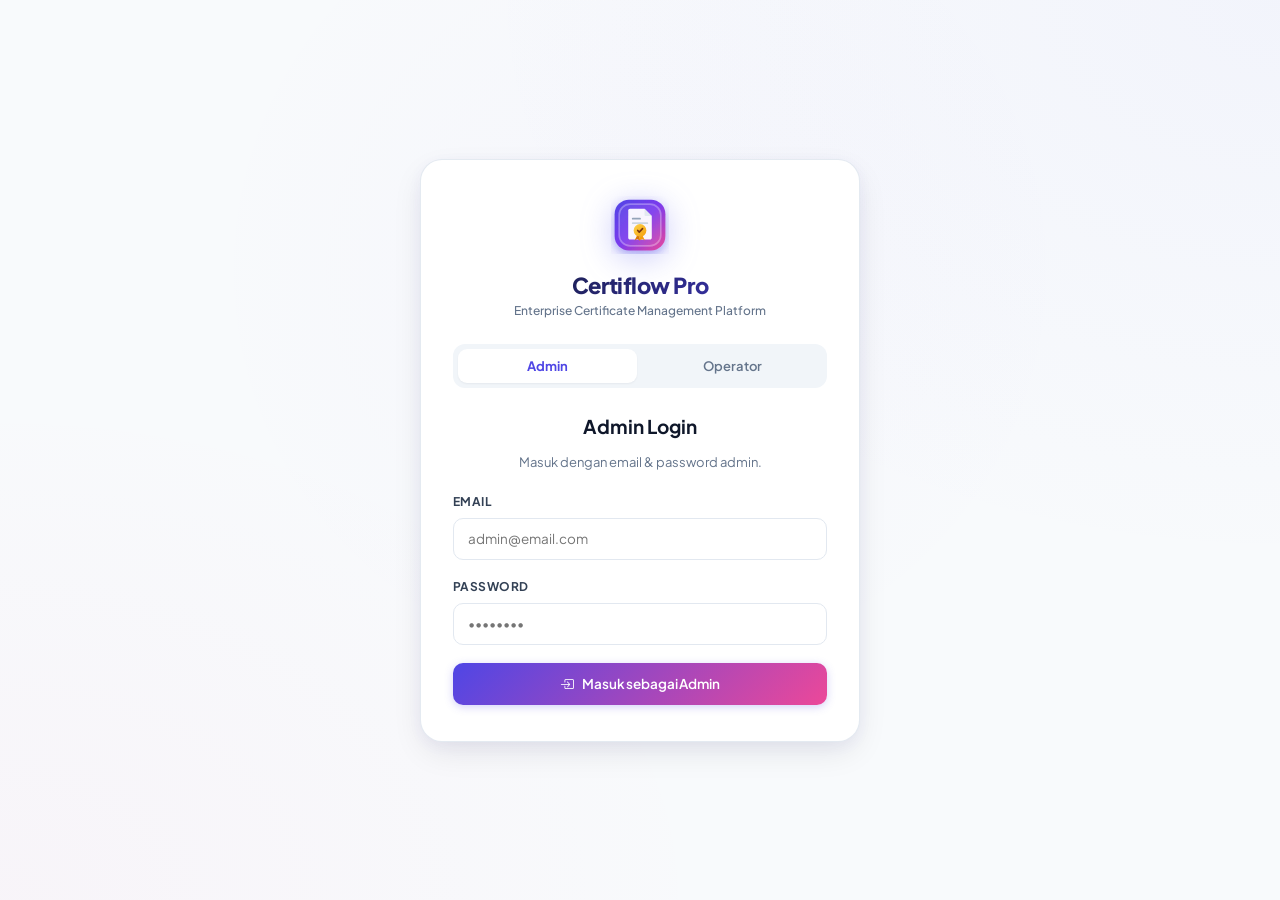
==== commit 507ca085: "perf(frontend): optimasi pembaruan lokal instan, optimistik UI, dan pencegahan cold-start Apps Scrip" ====
--- a/index.html
+++ b/index.html
@@ -81,9 +81,9 @@
     // ada lagi karena backend sekarang murni REST API (bukan HtmlService).
     window.APP_MODE = 'console';
   </script>
-  <script src="js/config.js?v=1.1"></script>
-  <script src="js/api.js?v=1.1"></script>
-  <script src="js/common.js?v=1.1"></script>
-  <script src="js/console.js?v=1.1"></script>
+  <script src="js/config.js?v=1.2"></script>
+  <script src="js/api.js?v=1.2"></script>
+  <script src="js/common.js?v=1.2"></script>
+  <script src="js/console.js?v=1.2"></script>
 </body>
 </html>
